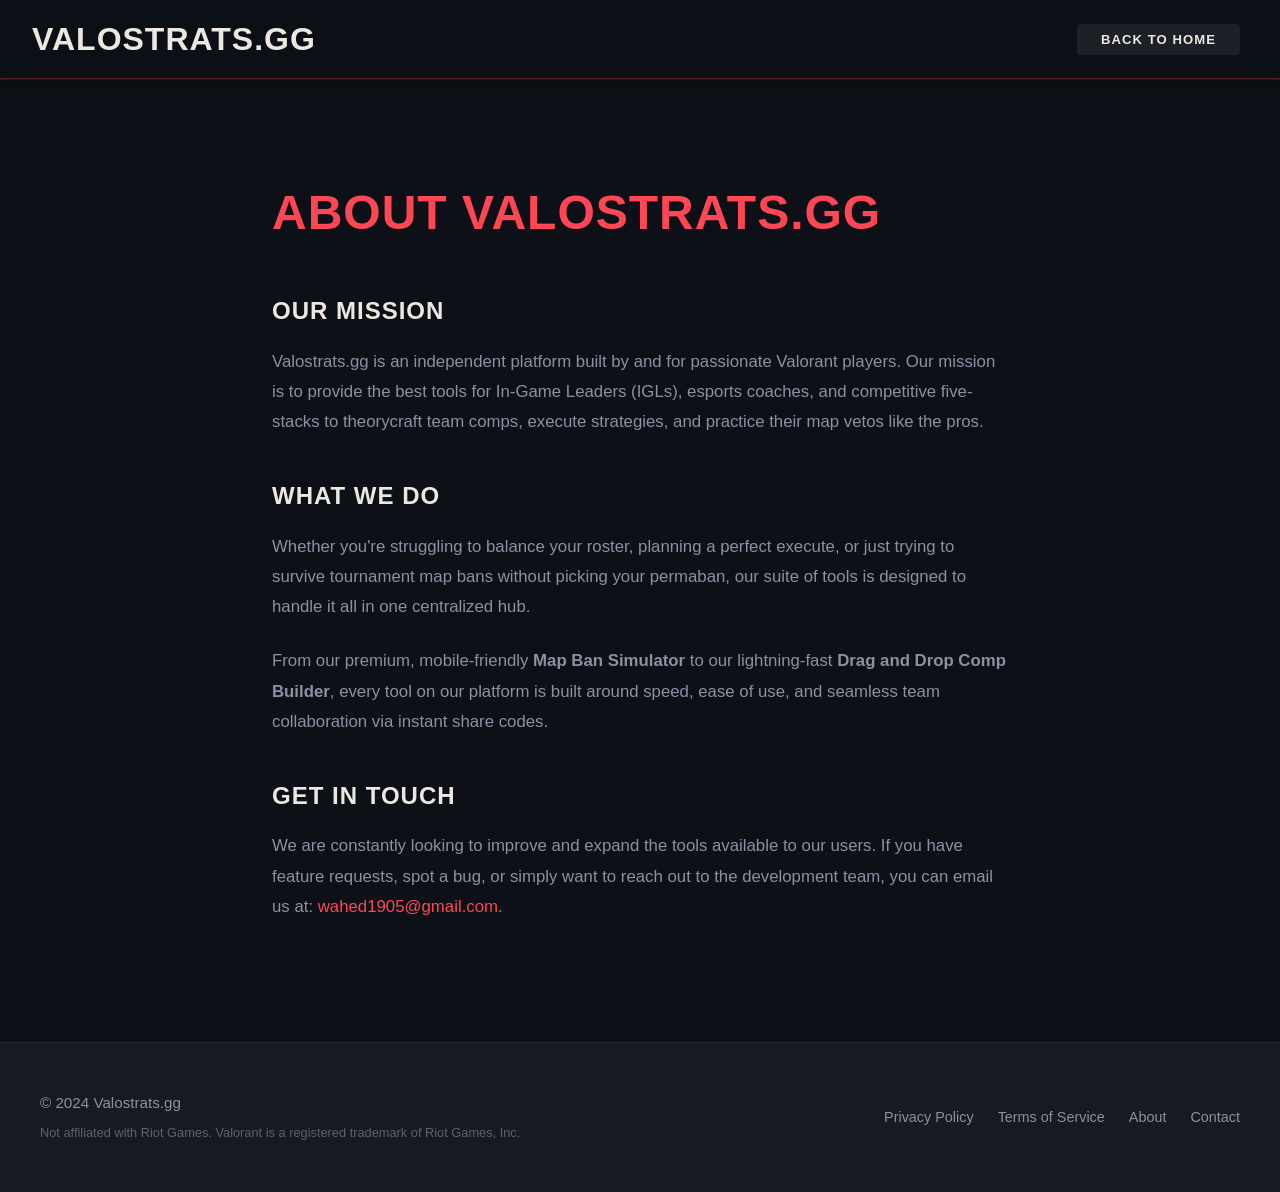
==== about.html @ 892cfb89 "feat: add About, Privacy Policy, and Terms of Service pages with corresponding navigation and stylin" ====
<!DOCTYPE html>
<html lang="en">
<head>
    <meta charset="UTF-8">
    <meta name="viewport" content="width=device-width, initial-scale=1.0">
    <title>About Us - Valostrats.gg</title>
    <link rel="stylesheet" href="styles.css">
    <link href="https://fonts.googleapis.com/css2?family=Inter:wght@400;500;600&family=Teko:wght@500;600;700&display=swap" rel="stylesheet">
    <style>
        .page-content { max-width: 800px; margin: 4rem auto; padding: 2rem; }
        .page-content h1 { font-size: 3rem; color: var(--accent-red); margin-bottom: 2rem; text-transform: uppercase; }
        .page-content h2 { margin-top: 2.5rem; margin-bottom: 1rem; color: var(--text-primary); }
        .page-content p { color: var(--text-secondary); line-height: 1.8; margin-bottom: 1.5rem; font-size: 1.05rem; }
        .page-content a { color: var(--accent-red); text-decoration: none; }
        .page-content a:hover { text-decoration: underline; }
    </style>
</head>
<body>
    <header class="app-header">
        <h1 class="logo">VALO<span>STRATS.GG</span></h1>
        <nav>
            <button class="nav-btn primary-btn active" onclick="window.location.href='index.html'">Back to Home</button>
        </nav>
    </header>

    <main class="page-content">
        <h1>About ValoStrats.gg</h1>
        
        <h2>Our Mission</h2>
        <p>Valostrats.gg is an independent platform built by and for passionate Valorant players. Our mission is to provide the best tools for In-Game Leaders (IGLs), esports coaches, and competitive five-stacks to theorycraft team comps, execute strategies, and practice their map vetos like the pros.</p>

        <h2>What We Do</h2>
        <p>Whether you're struggling to balance your roster, planning a perfect execute, or just trying to survive tournament map bans without picking your permaban, our suite of tools is designed to handle it all in one centralized hub.</p>
        <p>From our premium, mobile-friendly <strong>Map Ban Simulator</strong> to our lightning-fast <strong>Drag and Drop Comp Builder</strong>, every tool on our platform is built around speed, ease of use, and seamless team collaboration via instant share codes.</p>

        <h2>Get in Touch</h2>
        <p>We are constantly looking to improve and expand the tools available to our users. If you have feature requests, spot a bug, or simply want to reach out to the development team, you can email us at: <a href="mailto:wahed1905@gmail.com">wahed1905@gmail.com</a>.</p>
    </main>

    <footer class="site-footer">
        <div class="footer-content">
            <div class="footer-left">
                <p>&copy; 2024 Valostrats.gg</p>
                <p class="footer-disclaimer">Not affiliated with Riot Games. Valorant is a registered trademark of Riot Games, Inc.</p>
            </div>
            <div class="footer-right">
                <a href="privacy.html">Privacy Policy</a>
                <a href="terms.html">Terms of Service</a>
                <a href="about.html">About</a>
                <a href="mailto:wahed1905@gmail.com">Contact</a>
            </div>
        </div>
    </footer>
</body>
</html>
---- styles.css ----
/* Global Reset & Base Styles */
:root {
    /* Core palette */
    --bg-primary:      #0d1117;
    --bg-secondary:    #161b22;
    --bg-surface:      #1c232d;
    --accent-red:      #ff4655;
    --accent-dark-red: #c7303d;
    --accent-glow:     rgba(255, 70, 85, 0.35);

    /* Text */
    --text-primary:   #ece8e1;
    --text-secondary: #8892a4;
    --text-muted:     #4a5568;

    /* Surfaces */
    --glass-bg:     rgba(255, 255, 255, 0.04);
    --glass-border: rgba(255, 255, 255, 0.08);
    --border-subtle: rgba(255, 255, 255, 0.05);

    /* Shadows */
    --shadow-soft: 0 4px 24px rgba(0, 0, 0, 0.4);
    --shadow-red:  0 8px 32px rgba(255, 70, 85, 0.25);

    /* Fonts */
    --font-heading: 'Oswald', sans-serif;
    --font-body:    'Outfit', sans-serif;

    /* Card accent colours */
    --card-1: #ff4655;  /* red   — Map Comps   */
    --card-2: #f5a623;  /* amber — Map Bans    */
    --card-3: #50e3c2;  /* teal  — Team Roster */
    --card-4: #7b61ff;  /* purple — Strat Board */
}

* {
    box-sizing: border-box;
    margin: 0;
    padding: 0;
}

body {
    background-color: var(--bg-primary);
    /* Subtle dot-grid texture */
    background-image:
        radial-gradient(circle, rgba(255,255,255,0.04) 1px, transparent 1px);
    background-size: 28px 28px;
    color: var(--text-primary);
    font-family: var(--font-body);
    overflow-x: hidden;
    line-height: 1.6;
}

h1, h2, h3, h4, button {
    font-family: var(--font-heading);
    text-transform: uppercase;
    letter-spacing: 1px;
}

#app {
    display: flex;
    flex-direction: column;
    min-height: 100vh;
}

/* Header */
.app-header {
    background: rgba(13, 17, 23, 0.92);
    border-bottom: 1px solid rgba(255, 70, 85, 0.3);
    padding: 0.85rem 2rem;
    display: flex;
    justify-content: space-between;
    align-items: center;
    backdrop-filter: blur(16px);
    -webkit-backdrop-filter: blur(16px);
    position: sticky;
    top: 0;
    z-index: 100;
    box-shadow: 0 1px 0 rgba(255,70,85,0.15), 0 2px 20px rgba(0,0,0,0.4);
}

/* Home icon button */
.home-btn {
    background: transparent;
    border: 1px solid var(--glass-border);
    border-radius: 8px;
    color: var(--text-secondary);
    display: flex;
    align-items: center;
    justify-content: center;
    width: 36px;
    height: 36px;
    cursor: pointer;
    transition: color 0.2s, border-color 0.2s, background 0.2s;
    flex-shrink: 0;
}
.home-btn:hover {
    color: var(--accent-red);
    border-color: rgba(255, 70, 85, 0.5);
    background: rgba(255, 70, 85, 0.08);
}

.nav-btn {
    background: transparent;
    border: none;
    color: var(--text-secondary);
    font-size: 0.82rem;
    font-family: var(--font-heading);
    text-transform: uppercase;
    letter-spacing: 0.08em;
    cursor: pointer;
    margin-left: 0.25rem;
    padding: 0.4rem 0.85rem;
    border-radius: 20px;
    transition: color 0.2s, background 0.2s;
}

.nav-btn:hover, .nav-btn.active {
    color: var(--text-primary);
    background: rgba(255, 255, 255, 0.07);
}

/* View Sections */
.view-section {
    padding: 2rem;
    flex: 1;
    animation: fadeIn 0.5s ease-out;
}

@keyframes fadeIn {
    from { opacity: 0; transform: translateY(10px); }
    to { opacity: 1; transform: translateY(0); }
}

.hidden {
    display: none !important;
}

/* Maps Grid */
#maps-grid {
    display: grid;
    grid-template-columns: repeat(auto-fill, minmax(320px, 1fr));
    gap: 2rem;
    padding: 2rem;
}

.map-card {
    background: var(--bg-secondary);
    border-radius: 14px;
    overflow: hidden;
    position: relative;
    cursor: pointer;
    transition: transform 0.38s cubic-bezier(0.34, 1.56, 0.64, 1),
                box-shadow 0.38s, border-color 0.25s;
    border: 1px solid var(--glass-border);
}

.map-card:hover {
    transform: translateY(-12px) scale(1.03);
    box-shadow: 0 24px 48px rgba(0,0,0,0.5), 0 0 0 1px var(--accent-red), 0 0 30px var(--accent-glow);
    border-color: var(--accent-red);
    z-index: 10;
}

.map-card img {
    width: 100%;
    height: 220px;
    object-fit: cover;
    display: block;
    filter: brightness(0.7) contrast(1.1) saturate(0.85);
    transition: filter 0.4s, transform 0.4s;
}

.map-card:hover img {
    filter: brightness(1.1) contrast(1.15) saturate(1.1);
    transform: scale(1.08);
}

/* Corner accent lines on hover */
.map-card::before, .map-card::after {
    content: '';
    position: absolute;
    width: 18px;
    height: 18px;
    z-index: 5;
    opacity: 0;
    transition: opacity 0.3s;
}
.map-card::before {
    top: 8px; left: 8px;
    border-top: 2px solid var(--accent-red);
    border-left: 2px solid var(--accent-red);
}
.map-card::after {
    bottom: 8px; right: 8px;
    border-bottom: 2px solid var(--accent-red);
    border-right: 2px solid var(--accent-red);
}
.map-card:hover::before,
.map-card:hover::after { opacity: 1; }

.map-card-name {
    padding: 1rem 1.25rem;
    font-size: 1.3rem;
    font-weight: 700;
    font-family: var(--font-heading);
    letter-spacing: 0.08em;
    background: linear-gradient(180deg, transparent 0%, rgba(0,0,0,0.92) 100%);
    position: absolute;
    bottom: 0; left: 0;
    width: 100%;
    display: flex;
    align-items: center;
    justify-content: space-between;
    text-shadow: 0 2px 8px rgba(0,0,0,0.8);
}

.map-card-name::after {
    content: 'BUILD →';
    font-size: 0.65rem;
    letter-spacing: 0.12em;
    color: var(--accent-red);
    opacity: 0;
    transform: translateX(-8px);
    transition: opacity 0.25s, transform 0.25s;
}
.map-card:hover .map-card-name::after {
    opacity: 1;
    transform: translateX(0);
}

/* ===== HOME SCREEN ===== */
.hero-section {
    text-align: center;
    padding: 5rem 2rem 4rem;
    background:
        /* Mouse-tracking spotlight — updated by JS */
        radial-gradient(
            circle 600px at var(--mx, 50%) var(--my, 50%),
            rgba(255, 70, 85, 0.15) 0%,
            transparent 70%
        ),

        linear-gradient(160deg,
            rgba(255, 70, 85, 0.08) 0%,
            rgba(13, 17, 23, 0)     40%,
            rgba(123, 97, 255, 0.06) 100%);
    border-radius: 16px;
    border: 1px solid var(--border-subtle);
    margin-bottom: 3rem;
    position: relative;
    overflow: hidden;
    transition: background 0.1s ease; /* smooth trailing */
}

/* Diagonal grid accent lines */
.hero-section::before {
    content: '';
    position: absolute;
    inset: 0;
    background-image:
        linear-gradient(rgba(255,70,85,0.06) 1px, transparent 1px),
        linear-gradient(90deg, rgba(255,70,85,0.06) 1px, transparent 1px);
    background-size: 60px 60px;
    pointer-events: none;
}

/* Bottom gradient fade over grid */
.hero-section::after {
    content: '';
    position: absolute;
    bottom: 0; left: 0; right: 0;
    height: 60%;
    background: linear-gradient(to top, var(--bg-primary), transparent);
    pointer-events: none;
}

.hero-content {
    position: relative;
    z-index: 1;
}

.hero-title {
    font-family: 'Oswald', sans-serif;
    font-size: clamp(3.5rem, 8vw, 6.5rem);
    font-weight: 700;
    background: linear-gradient(135deg, #fff 0%, #ff4655 55%, #c7303d 100%);
    -webkit-background-clip: text;
    -webkit-text-fill-color: transparent;
    background-clip: text;
    margin-bottom: 0.5rem;
    letter-spacing: 0.08em;
    animation: heroFadeUp 0.7s cubic-bezier(0.16, 1, 0.3, 1) both;
}

/* Glowing divider */
.hero-divider {
    width: 80px;
    height: 2px;
    background: linear-gradient(90deg, transparent, var(--accent-red), transparent);
    margin: 1.25rem auto;
    border-radius: 2px;
    box-shadow: 0 0 12px var(--accent-glow);
    animation: heroFadeUp 0.7s 0.1s cubic-bezier(0.16, 1, 0.3, 1) both;
}

.hero-subtitle {
    font-size: clamp(1rem, 2.5vw, 1.4rem);
    color: var(--text-primary);
    margin-bottom: 0.75rem;
    font-family: var(--font-heading);
    letter-spacing: 0.12em;
    animation: heroFadeUp 0.7s 0.15s cubic-bezier(0.16, 1, 0.3, 1) both;
}

.hero-description {
    font-size: 0.95rem;
    color: var(--text-secondary);
    max-width: 520px;
    margin: 0 auto;
    line-height: 1.7;
    animation: heroFadeUp 0.7s 0.22s cubic-bezier(0.16, 1, 0.3, 1) both;
}

@keyframes heroFadeUp {
    from { opacity: 0; transform: translateY(18px); }
    to   { opacity: 1; transform: translateY(0); }
}

/* Section label above features */
.section-eyebrow {
    font-family: var(--font-heading);
    font-size: 0.72rem;
    letter-spacing: 0.25em;
    text-transform: uppercase;
    color: var(--accent-red);
    opacity: 0.8;
    margin-bottom: 1rem;
}

/* ===== FEATURE CARDS ===== */
.features-grid {
    display: grid;
    grid-template-columns: repeat(auto-fit, minmax(300px, 1fr));
    gap: 1.5rem;
    margin-bottom: 2rem;
}

.feature-card {
    background: var(--bg-secondary);
    border: 1px solid var(--glass-border);
    border-radius: 14px;
    padding: 2rem 1.75rem;
    text-align: center;
    transition: transform 0.3s cubic-bezier(0.25, 0.8, 0.25, 1),
                box-shadow 0.3s, border-color 0.3s;
    cursor: pointer;
    position: relative;
    overflow: hidden;
    transform-style: preserve-3d;
    will-change: transform;
}

/* Top accent bar — uses per-card colour variable */
.feature-card::before {
    content: '';
    position: absolute;
    top: 0; left: 0; right: 0;
    height: 3px;
    background: var(--card-color, var(--accent-red));
    border-radius: 14px 14px 0 0;
    opacity: 0.6;
    transition: opacity 0.3s;
}

.feature-card:hover {
    transform: translateY(-10px) rotateX(2deg);
    border-color: var(--card-color, var(--accent-red));
    box-shadow: 0 20px 40px rgba(0,0,0,0.4),
                0 0 0 1px var(--card-color, var(--accent-red)),
                0 0 30px rgba(0,0,0,0.2);
}

.feature-card:hover::before {
    opacity: 1;
}

/* Styled icon container */
.feature-icon {
    width: 64px;
    height: 64px;
    border-radius: 16px;
    background: rgba(255,255,255,0.05);
    border: 1px solid rgba(255,255,255,0.08);
    display: flex;
    align-items: center;
    justify-content: center;
    margin: 0 auto 1.25rem;
    font-size: 1.8rem;
    transition: transform 0.3s, background 0.3s;
    position: relative;
    z-index: 1;
}

.feature-card:hover .feature-icon {
    transform: scale(1.1);
    background: rgba(255,255,255,0.08);
}

.feature-card h2 {
    font-size: 1.4rem;
    color: var(--text-primary);
    margin-bottom: 0.5rem;
    letter-spacing: 0.06em;
}

/* Divider between text and button */
.feature-card p {
    color: var(--text-secondary);
    font-size: 0.88rem;
    line-height: 1.65;
    margin-bottom: 1.5rem;
    padding-bottom: 1.5rem;
    border-bottom: 1px solid var(--border-subtle);
}

/* Ghost button — hollow → fills on hover */
.feature-btn {
    display: inline-block;
    background: transparent;
    color: var(--card-color, var(--accent-red));
    border: 1px solid var(--card-color, var(--accent-red));
    padding: 0.6rem 1.5rem;
    border-radius: 6px;
    font-weight: 600;
    font-family: var(--font-heading);
    letter-spacing: 0.08em;
    font-size: 0.82rem;
    cursor: pointer;
    transition: background 0.25s, color 0.25s, box-shadow 0.25s;
}

.feature-btn:hover {
    background: var(--card-color, var(--accent-red));
    color: #fff;
    box-shadow: 0 4px 16px rgba(0,0,0,0.3);
}

/* Builder Layout */
.builder-layout {
    display: flex;
    gap: 2rem;
    height: calc(100vh - 120px); /* Adjust for header/padding */
}

.map-stage-container {
    flex: 2;
    background: var(--bg-secondary);
    border-radius: 12px;
    padding: 1.5rem;
    display: flex;
    flex-direction: column;
    border: 1px solid var(--glass-border);
    overflow-y: auto; /* Allow scrolling if content is tall */
}

.map-header {
    display: flex;
    justify-content: space-between;
    align-items: center;
    margin-bottom: 1rem;
}

.map-header h2 {
    font-size: 2rem;
    color: var(--accent-red);
}

.comp-actions {
    display: flex;
    gap: 1rem;
}

input[type="text"], textarea {
    background: rgba(0, 0, 0, 0.3);
    border: 1px solid var(--glass-border);
    color: var(--text-primary);
    padding: 0.5rem 1rem;
    border-radius: 4px;
    font-family: var(--font-body);
}

input[type="text"]:focus, textarea:focus {
    border-color: var(--accent-red);
    outline: none;
}

.primary-btn {
    background: var(--accent-red);
    color: white;
    border: none;
    padding: 0.5rem 1.5rem;
    border-radius: 4px;
    cursor: pointer;
    font-weight: 700;
    transition: background 0.3s;
}

.primary-btn:hover {
    background: var(--accent-dark-red);
}

.icon-btn {
    background: none;
    border: 1px solid var(--text-secondary);
    color: var(--text-secondary);
    padding: 0.25rem 0.75rem;
    border-radius: 4px;
    cursor: pointer;
}

.icon-btn:hover {
    color: var(--text-primary);
    border-color: var(--text-primary);
}

.map-visualizer {
    position: relative;
    border-radius: 8px;
    overflow: hidden;
    flex-grow: 1; /* Take available space */
    min-height: 400px;
    max-height: 600px;
    background: #000;
}

#map-image {
    position: absolute;
    top: 0;
    left: 0;
    width: 100%;
    height: 100%;
    object-fit: cover; /* Fill entire space */
    opacity: 0.6;
}

.agent-slots-container {
    position: absolute;
    bottom: 20px;
    left: 50%;
    transform: translateX(-50%);
    display: flex;
    gap: 1rem;
    background: rgba(0, 0, 0, 0.6);
    padding: 1rem;
    border-radius: 12px;
    backdrop-filter: blur(5px);
    border: 1px solid var(--glass-border);
}

.comp-actions {
    display: flex;
    gap: 1rem;
    align-items: center;
}

.comp-stats {
    display: flex;
    gap: 1rem;
    background: rgba(0, 0, 0, 0.4);
    padding: 0.5rem 1rem;
    border-radius: 6px;
    border: 1px solid var(--glass-border);
    align-items: center;
}

.stat-item {
    display: flex;
    flex-direction: column;
    align-items: center;
    line-height: 1.2;
}

.stat-label {
    font-size: 0.7rem;
    color: var(--text-secondary);
    text-transform: uppercase;
    letter-spacing: 0.5px;
}

.stat-value {
    font-family: 'Tungsten', sans-serif;
    font-size: 1.5rem;
    color: var(--accent-red);
}

.comp-attributes {
    margin-top: 1rem;
    padding: 1rem;
    background: rgba(0, 0, 0, 0.3);
    border-radius: 6px;
    border: 1px solid var(--glass-border);
}

.attributes-label {
    display: block;
    font-size: 0.75rem;
    color: var(--text-secondary);
    text-transform: uppercase;
    letter-spacing: 0.5px;
    margin-bottom: 0.75rem;
}

.attributes-list {
    display: flex;
    flex-wrap: wrap;
    gap: 0.5rem;
    margin-top: 0.5rem;
}

.attribute-badge {
    display: inline-flex;
    align-items: center;
    gap: 0.25rem;
    padding: 0.25rem 0.5rem;
    background: rgba(255, 70, 85, 0.15);
    border: 1px solid var(--accent-red);
    border-radius: 4px;
    font-size: 0.75rem;
    color: var(--text-primary);
    font-weight: 500;
}

.attribute-badge .count {
    background: var(--accent-red);
    color: white;
    padding: 0.1rem 0.35rem;
    border-radius: 3px;
    font-weight: 700;
    font-size: 0.7rem;
}

.agent-slot {
    width: 64px;
    display: flex;
    flex-direction: column;
    align-items: center;
    gap: 4px;
    cursor: default;
    position: relative;
}

/* ---- Secondary (alt) pick box ---- */
.secondary-slot {
    width: 44px;
    height: 44px;
    border-radius: 6px;
    background: rgba(255, 255, 255, 0.06);
    border: 2px dashed rgba(255, 255, 255, 0.15);
    display: flex;
    justify-content: center;
    align-items: center;
    cursor: pointer;
    transition: all 0.18s;
    flex-shrink: 0;
}

.secondary-slot:hover {
    border-color: rgba(255, 70, 85, 0.55);
    background: rgba(255, 70, 85, 0.08);
}

/* Targeted / awaiting pick */
.secondary-slot--active {
    border-color: var(--accent-red);
    border-style: solid;
    background: rgba(255, 70, 85, 0.12);
    box-shadow: 0 0 10px rgba(255, 70, 85, 0.25);
    animation: pulse-red 1.2s ease-in-out infinite;
}

@keyframes pulse-red {
    0%, 100% { box-shadow: 0 0 8px rgba(255, 70, 85, 0.25); }
    50%       { box-shadow: 0 0 16px rgba(255, 70, 85, 0.5); }
}

/* Filled secondary slot */
.secondary-slot--filled {
    border-style: solid;
    border-color: rgba(255, 70, 85, 0.5);
}

.secondary-slot-img {
    width: 100%;
    height: 100%;
    object-fit: cover;
    border-radius: 4px;
}

.secondary-slot-plus {
    font-size: 1.3rem;
    line-height: 1;
    color: rgba(255, 255, 255, 0.25);
    pointer-events: none;
    transition: color 0.18s;
}

.secondary-slot:hover .secondary-slot-plus {
    color: rgba(255, 70, 85, 0.7);
}

.secondary-slot--active .secondary-slot-plus {
    color: var(--accent-red);
}

/* ---- Primary (main) pick box ---- */
.primary-slot {
    width: 64px;
    height: 64px;
    border-radius: 8px;
    background: rgba(255, 255, 255, 0.1);
    border: 2px dashed rgba(255, 255, 255, 0.2);
    display: flex;
    justify-content: center;
    align-items: center;
    cursor: pointer;
    transition: all 0.2s;
    overflow: hidden;
    flex-shrink: 0;
}

.primary-slot:hover {
    border-color: var(--accent-red);
    background: rgba(255, 70, 85, 0.1);
}

.primary-slot img {
    width: 100%;
    height: 100%;
    object-fit: cover;
    border-radius: 6px;
}

.agent-slot.filled .primary-slot {
    border-style: solid;
    border-color: var(--accent-red);
    box-shadow: 0 0 10px rgba(255, 70, 85, 0.3);
}


/* Agent Picker Sidebar */
.agent-picker-sidebar {
    flex: 1;
    background: var(--bg-secondary);
    border-radius: 12px;
    padding: 1rem;
    display: flex;
    flex-direction: column;
    max-height: calc(100vh - 120px);
    border: 1px solid var(--glass-border);
}

.role-filters {
    display: flex;
    gap: 0.5rem;
    margin-bottom: 1rem;
    flex-wrap: wrap;
    justify-content: center;
}

.role-filter {
    background: rgba(0,0,0,0.3);
    border: 1px solid transparent;
    color: var(--text-secondary);
    padding: 0.25rem 0.5rem;
    border-radius: 4px;
    font-size: 0.8rem;
    cursor: pointer;
    transition: all 0.2s;
}

.role-filter:hover, .role-filter.active {
    background: var(--accent-red);
    color: white;
}

.agents-grid {
    display: grid;
    grid-template-columns: repeat(4, 1fr); /* Force 4 columns for consistency */
    grid-auto-rows: 160px; /* Ensure all rows are uniform based on card height */
    gap: 1.25rem; /* Spacious gap */
    overflow-y: auto;
    padding-right: 0.5rem; 
    padding-bottom: 2rem;
    align-content: start;
}

/* Responsive: 3 cols on tablet, 2 on mobile */
@media (max-width: 1200px) {
    .agents-grid {
        grid-template-columns: repeat(3, 1fr);
    }
}
@media (max-width: 768px) {
    .agents-grid {
        grid-template-columns: repeat(2, 1fr);
    }
}

/* Toast Notification */
.toast-container {
    position: fixed;
    top: 80px;
    right: 20px;
    z-index: 10000;
    display: flex;
    flex-direction: column;
    gap: 0.5rem;
}

.toast {
    background: linear-gradient(135deg, rgba(255, 70, 85, 0.95), rgba(255, 70, 85, 0.85));
    color: white;
    padding: 1rem 1.5rem;
    border-radius: 8px;
    box-shadow: 0 8px 20px rgba(0, 0, 0, 0.4);
    backdrop-filter: blur(10px);
    display: flex;
    align-items: center;
    gap: 0.75rem;
    font-weight: 500;
    min-width: 280px;
    border: 1px solid rgba(255, 255, 255, 0.2);
    animation: slideIn 0.3s ease-out;
}

.toast.success {
    background: linear-gradient(135deg, rgba(46, 213, 115, 0.95), rgba(39, 174, 96, 0.85));
}

.toast.error {
    background: linear-gradient(135deg, rgba(235, 77, 75, 0.95), rgba(214, 48, 49, 0.85));
}

.toast.info {
    background: linear-gradient(135deg, rgba(52, 152, 219, 0.95), rgba(41, 128, 185, 0.85));
}

.toast-icon {
    font-size: 1.5rem;
}

.toast.fade-out {
    animation: slideOut 0.3s ease-in forwards;
}

@keyframes slideIn {
    from {
        transform: translateX(400px);
        opacity: 0;
    }
    to {
        transform: translateX(0);
        opacity: 1;
    }
}

@keyframes slideOut {
    from {
        transform: translateX(0);
        opacity: 1;
    }
    to {
        transform: translateX(400px);
        opacity: 0;
    }
}


/* Scrollbar styling */
::-webkit-scrollbar {
    width: 8px;
}
::-webkit-scrollbar-track {
    background: rgba(0,0,0,0.2);
}
::-webkit-scrollbar-thumb {
    background: var(--accent-red);
    border-radius: 4px;
}

/* Agent Card in Picker */
.agent-card-picker {
    width: 100%;
    height: 160px; /* Fixed height to prevent squishing */
    /* aspect-ratio removed in favor of fixed height */
    border-radius: 8px;
    background: linear-gradient(135deg, rgba(255,255,255,0.05), rgba(255,255,255,0.01));
    cursor: pointer;
    position: relative;
    overflow: hidden;
    border: 1px solid var(--glass-border);
    transition: all 0.3s cubic-bezier(0.25, 0.8, 0.25, 1);
    box-shadow: 0 4px 6px rgba(0,0,0,0.3);
}

.agent-card-picker:hover {
    transform: translateY(-5px);
    border-color: var(--accent-red);
    box-shadow: 0 8px 15px rgba(255, 70, 85, 0.4);
    z-index: 10;
}

.agent-card-picker img {
    width: 100%;
    height: 100%;
    object-fit: cover;
    transition: transform 0.3s;
}

.agent-card-picker:hover img {
    transform: scale(1.1);
}

.agent-card-name {
    position: absolute;
    bottom: 0;
    left: 0;
    width: 100%;
    background: linear-gradient(to top, rgba(0,0,0,0.9), transparent);
    color: white;
    text-align: center;
    padding: 0.5rem;
    font-size: 1.2rem;
    font-weight: 700;
    text-transform: uppercase;
    text-shadow: 0 2px 4px rgba(0,0,0,0.8);
    transform: translateY(100%);
    transition: transform 0.3s ease-in-out;
}

.agent-card-picker:hover .agent-card-name {
    transform: translateY(0);
}

.agent-card-picker[draggable="true"] {
    cursor: grab;
}

/* Strategy Notes */
.strat-notes {
    margin-top: 1rem;
}

.strat-notes textarea {
    width: 100%;
    min-height: 100px;
    resize: vertical;
}

/* Saved Comps List */
.comps-list {
    display: grid;
    gap: 1rem;
}

.saved-comp-card {
    background: var(--bg-secondary);
    padding: 1rem;
    border-radius: 8px;
    display: flex;
    justify-content: space-between;
    align-items: center;
    border-left: 4px solid var(--accent-red);
}

.saved-comp-info h4 {
    color: var(--accent-red);
    margin-bottom: 0.25rem;
}

.saved-comp-slots {
    display: flex;
    gap: 0.5rem;
}

.mini-slot {
    width: 32px;
    height: 32px;
    background: #000;
    border-radius: 50%;
    overflow: hidden;
}

.mini-slot img {
    width: 100%;
    height: 100%;
    object-fit: cover;
}

/* Loading */
.loading-screen {
    display: flex;
    flex-direction: column;
    align-items: center;
    justify-content: center;
    height: 50vh;
    color: var(--accent-red);
}

.spinner {
    width: 40px;
    height: 40px;
    border: 4px solid rgba(255, 70, 85, 0.3);
    border-top-color: var(--accent-red);
    border-radius: 50%;
    animation: spin 1s linear infinite;
    margin-bottom: 1rem;
}

@keyframes spin {
    to { transform: rotate(360deg); }
}

/* Responsive */
@media (max-width: 768px) {
    .builder-layout {
        flex-direction: column;
        height: auto;
    }
    
    .agent-picker-sidebar {
        max-height: 300px;
    }
    
    .map-visualizer {
        min-height: 250px;
    }
}

/* Authentication UI */
.login-btn {
    background: var(--text-primary);
    color: var(--bg-primary);
    padding: 0.5rem 1rem;
    border-radius: 4px;
    font-weight: 700;
}

.login-btn:hover {
    background: white;
    box-shadow: 0 0 10px rgba(255, 255, 255, 0.3);
    color: var(--accent-red);
}

.user-display {
    margin: 0 1.5rem;
    color: var(--text-secondary);
    font-size: 0.9rem;
    font-weight: 500;
    padding-left: 1.5rem;
    border-left: 1px solid var(--glass-border);
}

.app-header nav {
    display: flex;
    align-items: center;
}
/* UI adjustments for spacing */
.nav-btn {
    margin-right: 0.5rem;
}

/* ===== SEO CONTENT SECTION & FOOTER ===== */
.seo-content-section {
    margin-top: 5rem;
    padding: 3rem 0;
    border-top: 1px solid var(--border-subtle);
}

.seo-content-section h2 {
    font-size: 2rem;
    color: var(--text-primary);
    margin-bottom: 2rem;
    letter-spacing: 0.05em;
    text-align: center;
}

.seo-text-block {
    max-width: 800px;
    margin: 0 auto;
    color: var(--text-secondary);
    line-height: 1.8;
    font-size: 1.05rem;
}

.seo-text-block p {
    margin-bottom: 1.5rem;
}

.seo-text-block h3 {
    font-size: 1.4rem;
    color: var(--text-primary);
    margin-top: 3rem;
    margin-bottom: 1rem;
    letter-spacing: 0.05em;
}

.site-footer {
    margin-top: 4rem;
    padding: 3rem 2rem;
    background: var(--bg-secondary);
    border-top: 1px solid var(--border-subtle);
}

.footer-content {
    max-width: 1200px;
    margin: 0 auto;
    display: flex;
    justify-content: space-between;
    align-items: center;
    flex-wrap: wrap;
    gap: 2rem;
}

.footer-left p {
    color: var(--text-secondary);
    margin: 0;
    font-size: 0.95rem;
}

.footer-disclaimer {
    font-size: 0.8rem !important;
    opacity: 0.6;
    margin-top: 0.5rem !important;
}

.footer-right {
    display: flex;
    gap: 1.5rem;
}

.footer-right a {
    color: var(--text-secondary);
    text-decoration: none;
    font-size: 0.9rem;
    transition: color 0.2s;
}

.footer-right a:hover {
    color: var(--accent-red);
}

@media (max-width: 768px) {
    .footer-content {
        flex-direction: column;
        text-align: center;
    }
    .footer-right {
        justify-content: center;
        flex-wrap: wrap;
    }
}
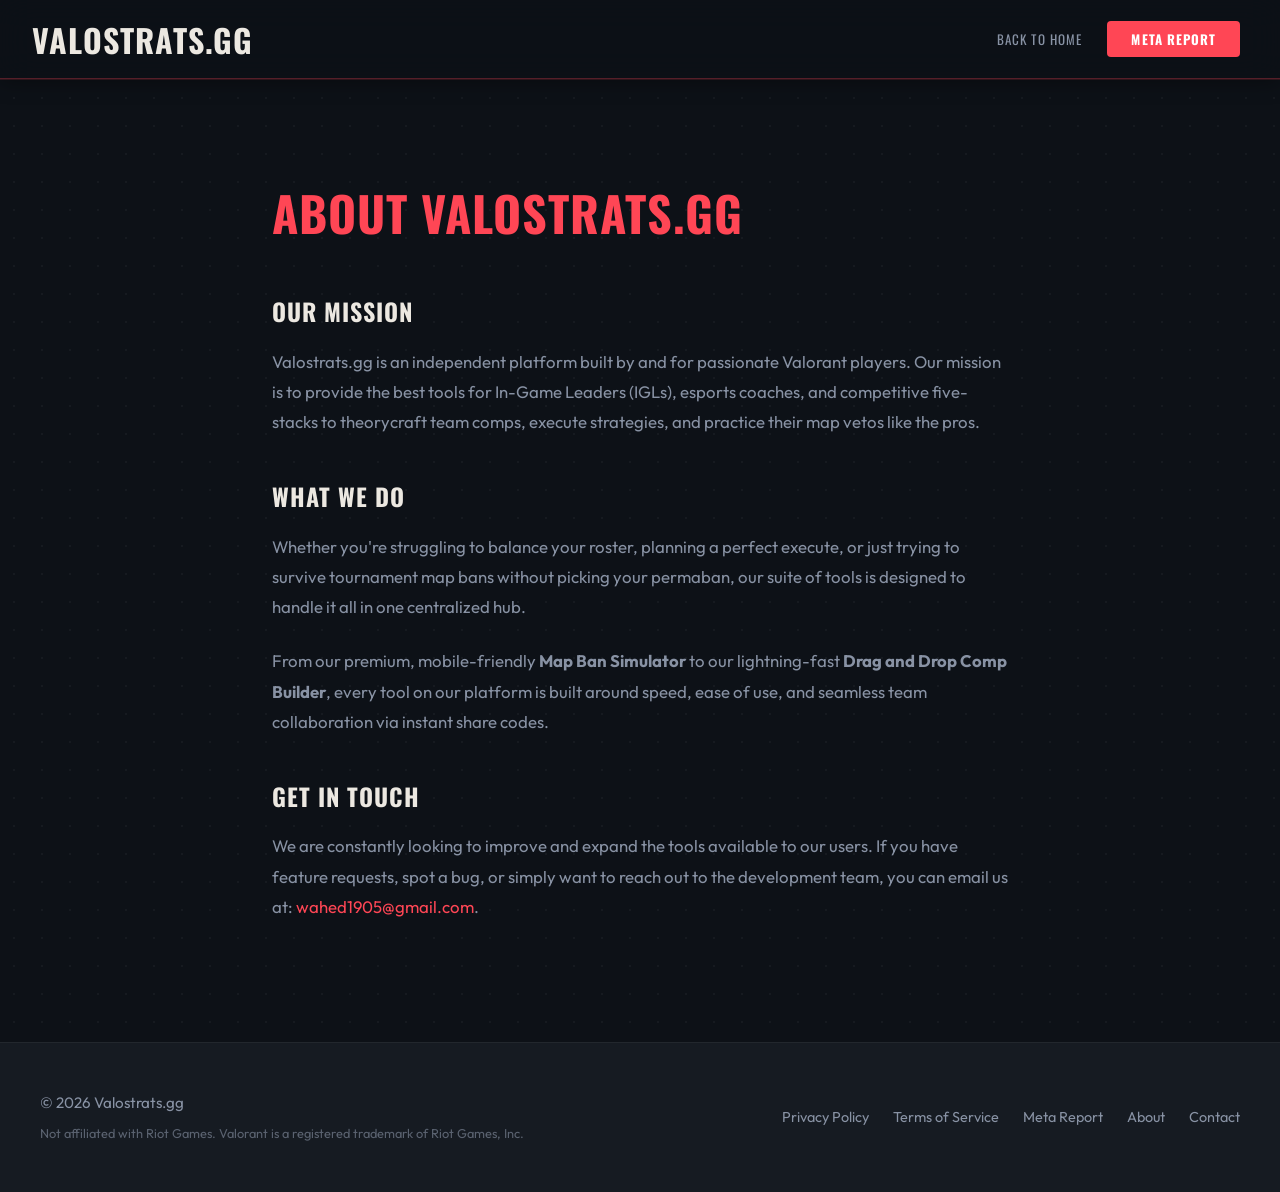
==== commit ed8a92ce: "feat: Add "Meta Report" navigation button to all pages and update font imports." ====
--- a/about.html
+++ b/about.html
@@ -5,7 +5,7 @@
     <meta name="viewport" content="width=device-width, initial-scale=1.0">
     <title>About Us - Valostrats.gg</title>
     <link rel="stylesheet" href="styles.css">
-    <link href="https://fonts.googleapis.com/css2?family=Inter:wght@400;500;600&family=Teko:wght@500;600;700&display=swap" rel="stylesheet">
+    <link href="https://fonts.googleapis.com/css2?family=Oswald:wght@500;700&family=Outfit:wght@300;400;500;700&display=swap" rel="stylesheet">
     <style>
         .page-content { max-width: 800px; margin: 4rem auto; padding: 2rem; }
         .page-content h1 { font-size: 3rem; color: var(--accent-red); margin-bottom: 2rem; text-transform: uppercase; }
@@ -19,7 +19,8 @@
     <header class="app-header">
         <h1 class="logo">VALO<span>STRATS.GG</span></h1>
         <nav>
-            <button class="nav-btn primary-btn active" onclick="window.location.href='index.html'">Back to Home</button>
+            <button class="nav-btn" onclick="window.location.href='index.html'">Back to Home</button>
+            <button class="nav-btn primary-btn" onclick="window.location.href='meta-report.html'">Meta Report</button>
         </nav>
     </header>
 
@@ -40,12 +41,13 @@
     <footer class="site-footer">
         <div class="footer-content">
             <div class="footer-left">
-                <p>&copy; 2024 Valostrats.gg</p>
+                <p>&copy; 2026 Valostrats.gg</p>
                 <p class="footer-disclaimer">Not affiliated with Riot Games. Valorant is a registered trademark of Riot Games, Inc.</p>
             </div>
             <div class="footer-right">
                 <a href="privacy.html">Privacy Policy</a>
                 <a href="terms.html">Terms of Service</a>
+                <a href="meta-report.html">Meta Report</a>
                 <a href="about.html">About</a>
                 <a href="mailto:wahed1905@gmail.com">Contact</a>
             </div>
